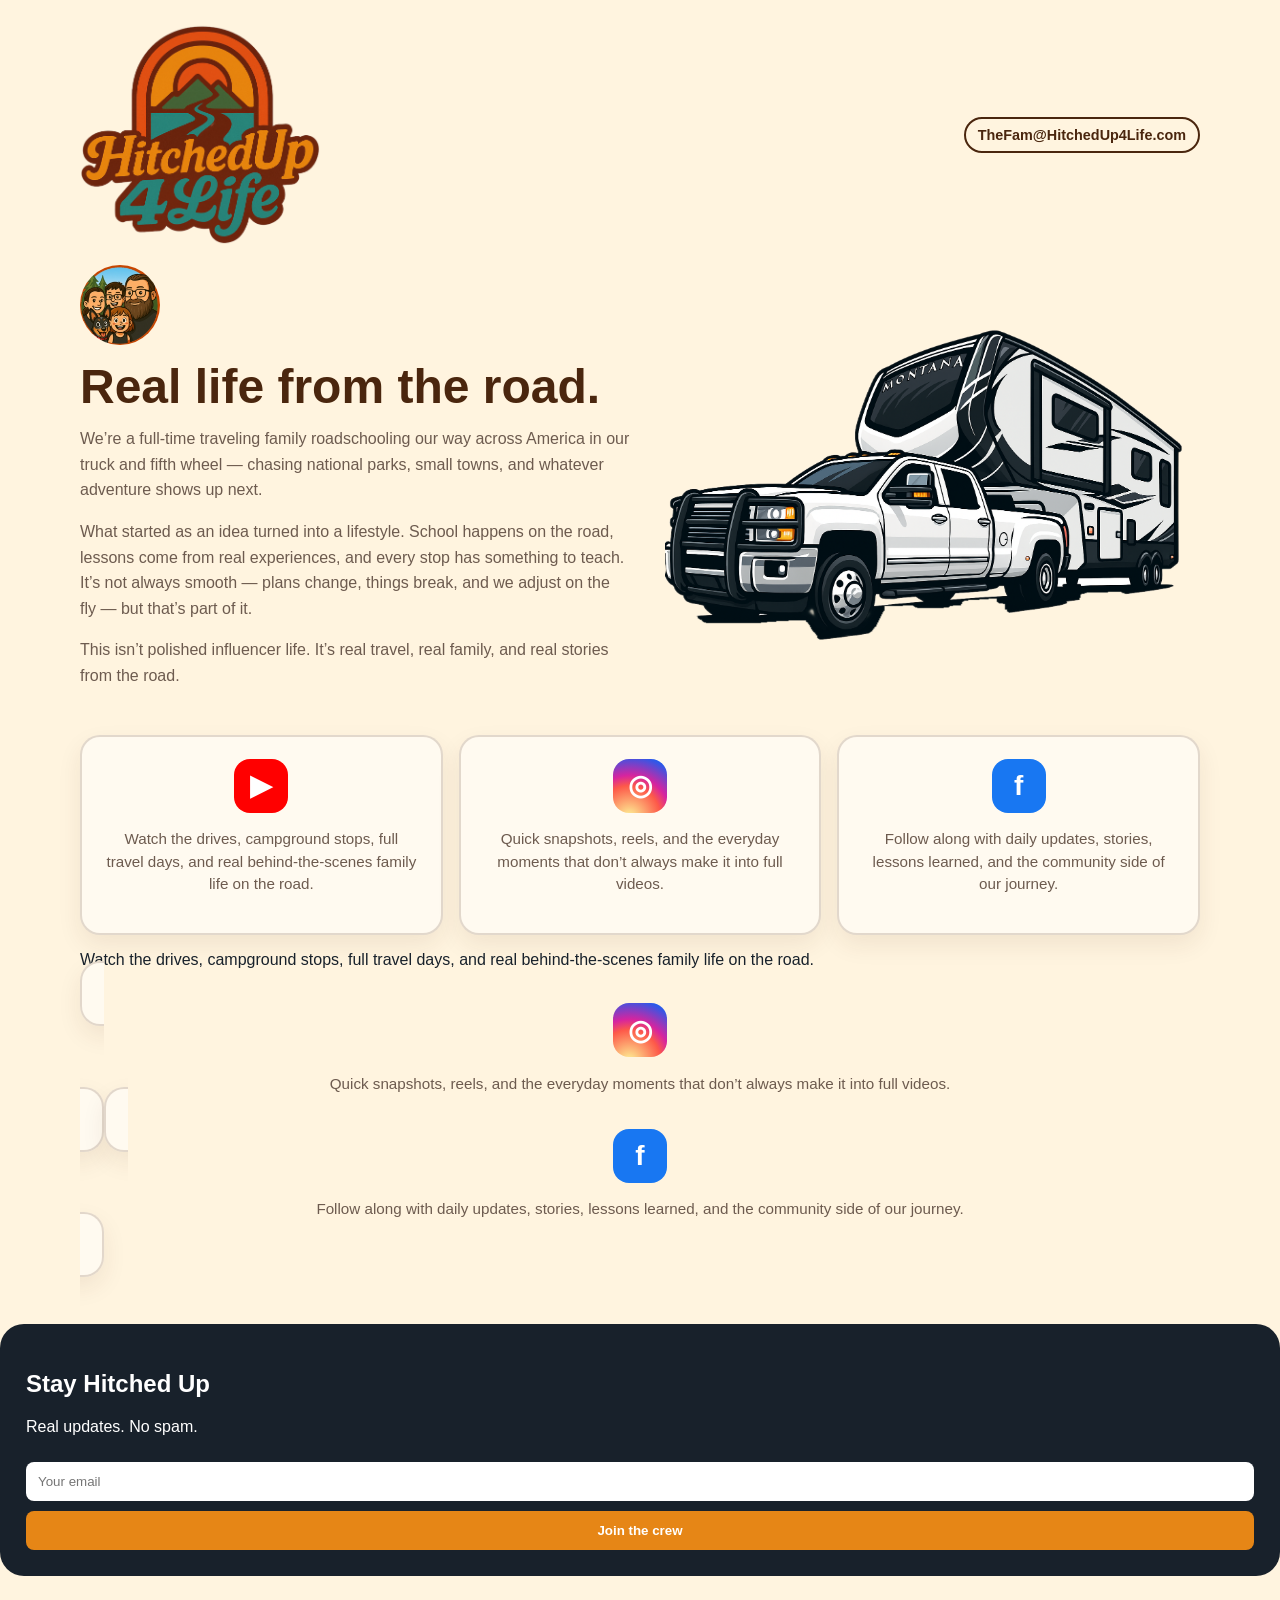
==== index.html @ 18768935 "Enhance link card styles with hover effects Added hover effects for social media link cards and upda" ====
<!DOCTYPE html>
<html lang="en">
<head>
  <meta charset="UTF-8" />
  <meta name="viewport" content="width=device-width, initial-scale=1.0" />
  <title>HitchedUp4Life</title>
  <meta name="description" content="Follow HitchedUp4Life for full-time RV travel, roadschooling, family adventures, and real life from the road." />

  <style>
    :root {
      --cream: #fff4df;
      --paper: #fffaf0;
      --orange: #e68616;
      --teal: #198f8a;
      --brown: #4a260e;
      --dark: #18212b;
      --muted: #6d5b4f;
      --line: rgba(74, 38, 14, 0.16);
      --shadow: 0 22px 60px rgba(74, 38, 14, 0.16);
    }

    * { box-sizing: border-box; }

    body {
      margin: 0;
      font-family: Arial, Helvetica, sans-serif;
      background: var(--cream);
      color: var(--dark);
    }

    a {
      text-decoration: none;
      color: inherit;
    }

    .link-card a {
      text-decoration: none;
    }

    body {
      margin: 0;
      font-family: Arial, Helvetica, sans-serif;
      background: var(--cream);
      color: var(--dark);
    }

    .wrap {
      width: min(1120px, 92%);
      margin: 0 auto;
      padding: 24px 0 40px;
    }

    .topbar {
      display: flex;
      justify-content: space-between;
      align-items: center;
      gap: 20px;
      margin-bottom: 20px;
    }

    .brand-logo { width: 240px; }

    .email-pill {
      border: 2px solid var(--brown);
      padding: 8px 12px;
      border-radius: 999px;
      font-weight: 800;
      color: var(--brown);
      font-size: 0.9rem;
    }

    .hero {
      display: grid;
      grid-template-columns: 1fr 1fr;
      gap: 20px;
      align-items: center;
    }

    .family-badge {
      width: 80px;
      border-radius: 50%;
      margin-bottom: 10px;
    }

    h1 {
      font-size: 3rem;
      margin: 0;
      color: var(--brown);
    }

    .hero p {
      color: var(--muted);
      line-height: 1.6;
      margin-top: 12px;
    }

    .rig-img {
      width: 100%;
      max-width: 520px;
      justify-self: center;
    }

    .links-section {
      margin-top: 30px;
      display: grid;
      grid-template-columns: repeat(3, 1fr);
      gap: 16px;
    }

    .link-card {
      background: var(--paper);
      border: 2px solid var(--line);
      border-radius: 20px;
      padding: 22px;
      text-align: center;
      box-shadow: 0 10px 24px rgba(74, 38, 14, 0.08);
      transition: 0.2s;
    }

    .link-card:hover {
      transform: translateY(-6px) scale(1.02);
      box-shadow: 0 22px 50px rgba(74, 38, 14, 0.18);
      border-color: rgba(74, 38, 14, 0.28);
    }

    /* subtle brand tint on hover */
    .link-card.youtube:hover { background: rgba(255,0,0,0.06); }
    .link-card.instagram:hover { background: rgba(214,36,159,0.06); }
    .link-card.facebook:hover { background: rgba(24,119,242,0.06); }

    .link-card:hover p {
      color: var(--brown);
    }

    .link-card:hover .social-icon {
      transform: scale(1.1);
      transition: 0.2s ease;
    }

    /* press/click effect */
    .link-card:active {
      transform: translateY(-2px) scale(0.98);
      box-shadow: 0 10px 20px rgba(74, 38, 14, 0.18);
    }

    .link-card:hover p {
      color: var(--brown);
    }

    .link-card:hover .social-icon {
      transform: scale(1.1);
      transition: 0.2s ease;
    }

    .social-icon {
      width: 54px;
      height: 54px;
      margin: 0 auto 12px;
      border-radius: 16px;
      display: grid;
      place-items: center;
      color: white;
      font-size: 28px;
      font-weight: bold;
    }

    .youtube-icon { background: #ff0000; }
    .instagram-icon { background: radial-gradient(circle at 30% 107%, #fdf497 0%, #fd5949 45%, #d6249f 60%, #285AEB 90%); }
    .facebook-icon { background: #1877f2; }

    .link-card p {
      color: var(--muted);
      font-size: 0.95rem;
      line-height: 1.5;
    }

    .about {
      margin-top: 35px;
      background: var(--paper);
      border: 2px solid var(--line);
      border-radius: 24px;
      padding: 26px;
      box-shadow: var(--shadow);
    }

    .about h2 {
      margin: 0 0 10px;
      color: var(--brown);
    }

    .about p {
      color: var(--muted);
      line-height: 1.7;
    }

    .newsletter {
      margin-top: 30px;
      background: var(--dark);
      color: white;
      border-radius: 24px;
      padding: 26px;
    }

    input {
      width: 100%;
      padding: 12px;
      margin-top: 10px;
      border-radius: 8px;
      border: none;
    }

    button {
      width: 100%;
      padding: 12px;
      margin-top: 10px;
      border-radius: 8px;
      border: none;
      background: var(--orange);
      color: white;
      font-weight: bold;
    }

    footer {
      text-align: center;
      margin-top: 30px;
      color: var(--muted);
    }

    @media (max-width: 800px) {
      .hero { grid-template-columns: 1fr; text-align: center; }
      .links-section { grid-template-columns: 1fr; }
    }
  </style>
</head>
<body>
  <div class="wrap">

    <div class="topbar">
      <img src="logo.png" class="brand-logo">
      <div class="email-pill">TheFam@HitchedUp4Life.com</div>
    </div>

    <div class="hero">
      <div>
        <img src="family.jpg" class="family-badge">
        <h1>Real life from the road.</h1>
        <p>
          We’re a full-time traveling family roadschooling our way across America in our truck and fifth wheel — chasing national parks, small towns, and whatever adventure shows up next.
        </p>
        <p>
          What started as an idea turned into a lifestyle. School happens on the road, lessons come from real experiences, and every stop has something to teach. It’s not always smooth — plans change, things break, and we adjust on the fly — but that’s part of it.
        </p>
        <p>
          This isn’t polished influencer life. It’s real travel, real family, and real stories from the road.
        </p>
      </div>
      <img src="rig.png" class="rig-img">
    </div>

    <div class="links-section">
      <a href="https://www.youtube.com/@HitchedUp4Life" class="link-card youtube" target="_blank">
        <div class="social-icon youtube-icon">▶</div>
        <p>Watch the drives, campground stops, full travel days, and real behind-the-scenes family life on the road.</p>
      </a>

      <a href="https://www.instagram.com/hitchedup4life/" class="link-card instagram" target="_blank">
        <div class="social-icon instagram-icon">◎</div>
        <p>Quick snapshots, reels, and the everyday moments that don’t always make it into full videos.</p>
      </a>

      <a href="https://www.facebook.com/people/HitchedUp4Life/61578180429478/" class="link-card facebook" target="_blank">
        <div class="social-icon facebook-icon">f</div>
        <p>Follow along with daily updates, stories, lessons learned, and the community side of our journey.</p>
      </a>
    </div>
        <p>Watch the drives, campground stops, full travel days, and real behind-the-scenes family life on the road.</p>
      </a>

      <a href="https://www.instagram.com/hitchedup4life/" class="link-card" target="_blank">
        <div class="social-icon instagram-icon">◎</div>
        <p>Quick snapshots, reels, and the everyday moments that don’t always make it into full videos.</p>
      </a>

      <a href="https://www.facebook.com/people/HitchedUp4Life/61578180429478/" class="link-card" target="_blank">
        <div class="social-icon facebook-icon">f</div>
        <p>Follow along with daily updates, stories, lessons learned, and the community side of our journey.</p>
      </a>
    </div>

        <div class="newsletter">
      <h2>Stay Hitched Up</h2>
      <p>Real updates. No spam.</p>
      <input placeholder="Your email">
      <button>Join the crew</button>
    </div>

    <footer>
      © HitchedUp4Life
    </footer>

  </div>
</body>
</html>
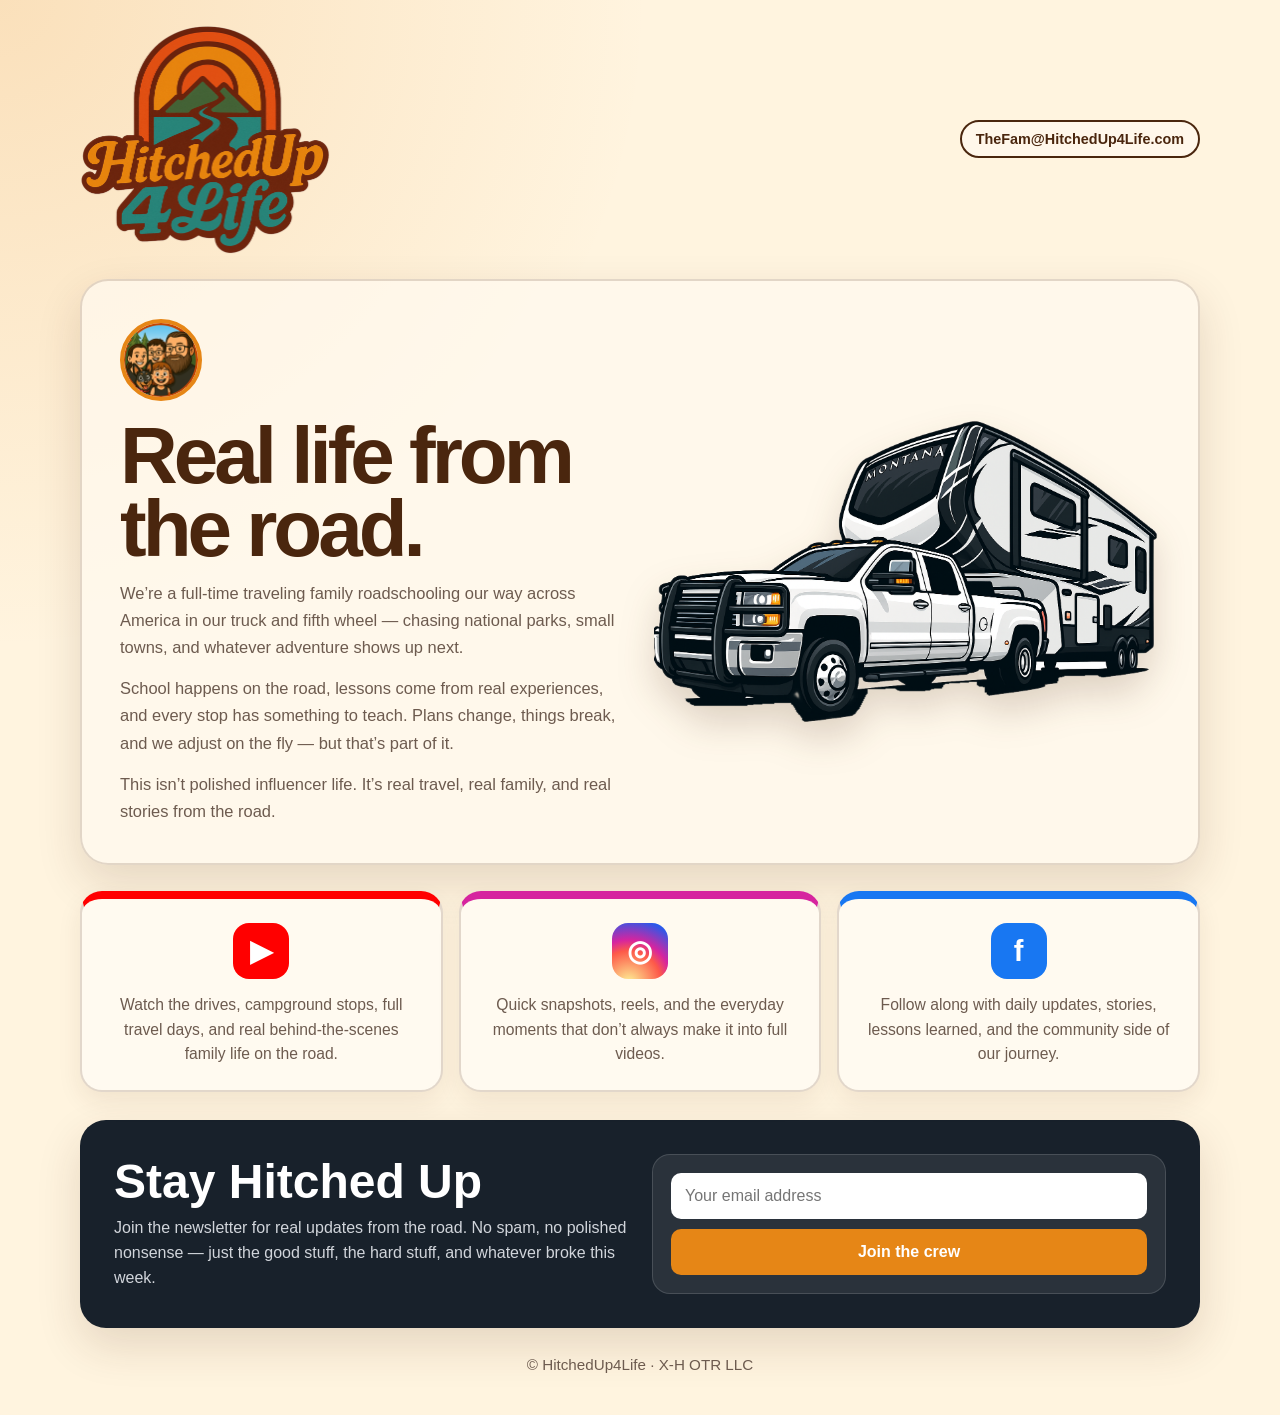
==== commit 717cc792: "Update index.html" ====
--- a/index.html
+++ b/index.html
@@ -16,7 +16,7 @@
       --dark: #18212b;
       --muted: #6d5b4f;
       --line: rgba(74, 38, 14, 0.16);
-      --shadow: 0 22px 60px rgba(74, 38, 14, 0.16);
+      --shadow: 0 18px 45px rgba(74, 38, 14, 0.14);
     }
 
     * { box-sizing: border-box; }
@@ -24,84 +24,82 @@
     body {
       margin: 0;
       font-family: Arial, Helvetica, sans-serif;
-      background: var(--cream);
+      background: radial-gradient(circle at top left, rgba(230, 134, 22, 0.18), transparent 34%), var(--cream);
       color: var(--dark);
     }
 
-    a {
-      text-decoration: none;
-      color: inherit;
-    }
-
-    .link-card a {
-      text-decoration: none;
-    }
-
-    body {
-      margin: 0;
-      font-family: Arial, Helvetica, sans-serif;
-      background: var(--cream);
-      color: var(--dark);
-    }
+    a { color: inherit; text-decoration: none; }
 
     .wrap {
       width: min(1120px, 92%);
       margin: 0 auto;
-      padding: 24px 0 40px;
+      padding: 24px 0 42px;
     }
 
     .topbar {
       display: flex;
       justify-content: space-between;
       align-items: center;
-      gap: 20px;
-      margin-bottom: 20px;
-    }
-
-    .brand-logo { width: 240px; }
+      gap: 18px;
+      margin-bottom: 24px;
+    }
+
+    .brand-logo { width: min(250px, 60vw); }
 
     .email-pill {
       border: 2px solid var(--brown);
-      padding: 8px 12px;
+      padding: 9px 14px;
       border-radius: 999px;
       font-weight: 800;
       color: var(--brown);
       font-size: 0.9rem;
+      background: rgba(255,250,240,0.7);
+      white-space: nowrap;
     }
 
     .hero {
       display: grid;
       grid-template-columns: 1fr 1fr;
-      gap: 20px;
+      gap: 28px;
       align-items: center;
+      background: rgba(255,250,240,0.72);
+      border: 2px solid var(--line);
+      border-radius: 28px;
+      padding: clamp(22px, 4vw, 38px);
+      box-shadow: var(--shadow);
     }
 
     .family-badge {
-      width: 80px;
+      width: 82px;
       border-radius: 50%;
-      margin-bottom: 10px;
+      margin-bottom: 14px;
+      border: 4px solid var(--orange);
     }
 
     h1 {
-      font-size: 3rem;
+      font-size: clamp(2.8rem, 7vw, 5rem);
+      line-height: 0.92;
       margin: 0;
       color: var(--brown);
+      letter-spacing: -0.05em;
     }
 
     .hero p {
       color: var(--muted);
-      line-height: 1.6;
-      margin-top: 12px;
+      line-height: 1.65;
+      font-size: 1.03rem;
+      margin: 14px 0 0;
     }
 
     .rig-img {
       width: 100%;
-      max-width: 520px;
+      max-width: 560px;
       justify-self: center;
+      filter: drop-shadow(0 18px 18px rgba(74,38,14,0.18));
     }
 
     .links-section {
-      margin-top: 30px;
+      margin-top: 26px;
       display: grid;
       grid-template-columns: repeat(3, 1fr);
       gap: 16px;
@@ -110,194 +108,162 @@
     .link-card {
       background: var(--paper);
       border: 2px solid var(--line);
-      border-radius: 20px;
-      padding: 22px;
+      border-radius: 22px;
+      padding: 24px;
       text-align: center;
       box-shadow: 0 10px 24px rgba(74, 38, 14, 0.08);
-      transition: 0.2s;
+      transition: transform 0.2s ease, box-shadow 0.2s ease;
     }
 
     .link-card:hover {
-      transform: translateY(-6px) scale(1.02);
-      box-shadow: 0 22px 50px rgba(74, 38, 14, 0.18);
-      border-color: rgba(74, 38, 14, 0.28);
-    }
-
-    /* subtle brand tint on hover */
-    .link-card.youtube:hover { background: rgba(255,0,0,0.06); }
-    .link-card.instagram:hover { background: rgba(214,36,159,0.06); }
-    .link-card.facebook:hover { background: rgba(24,119,242,0.06); }
-
-    .link-card:hover p {
-      color: var(--brown);
-    }
-
-    .link-card:hover .social-icon {
-      transform: scale(1.1);
-      transition: 0.2s ease;
-    }
-
-    /* press/click effect */
-    .link-card:active {
-      transform: translateY(-2px) scale(0.98);
-      box-shadow: 0 10px 20px rgba(74, 38, 14, 0.18);
-    }
-
-    .link-card:hover p {
-      color: var(--brown);
-    }
-
-    .link-card:hover .social-icon {
-      transform: scale(1.1);
-      transition: 0.2s ease;
-    }
+      transform: translateY(-5px);
+      box-shadow: 0 20px 42px rgba(74, 38, 14, 0.16);
+    }
+
+    .youtube { border-top: 8px solid #ff0000; }
+    .instagram { border-top: 8px solid #d6249f; }
+    .facebook { border-top: 8px solid #1877f2; }
 
     .social-icon {
-      width: 54px;
-      height: 54px;
-      margin: 0 auto 12px;
+      width: 56px;
+      height: 56px;
+      margin: 0 auto 14px;
       border-radius: 16px;
       display: grid;
       place-items: center;
       color: white;
-      font-size: 28px;
-      font-weight: bold;
+      font-size: 29px;
+      font-weight: 900;
+      line-height: 1;
     }
 
     .youtube-icon { background: #ff0000; }
     .instagram-icon { background: radial-gradient(circle at 30% 107%, #fdf497 0%, #fd5949 45%, #d6249f 60%, #285AEB 90%); }
-    .facebook-icon { background: #1877f2; }
+    .facebook-icon { background: #1877f2; font-family: Arial, Helvetica, sans-serif; }
 
     .link-card p {
       color: var(--muted);
-      font-size: 0.95rem;
-      line-height: 1.5;
-    }
-
-    .about {
-      margin-top: 35px;
-      background: var(--paper);
-      border: 2px solid var(--line);
-      border-radius: 24px;
-      padding: 26px;
-      box-shadow: var(--shadow);
-    }
-
-    .about h2 {
-      margin: 0 0 10px;
-      color: var(--brown);
-    }
-
-    .about p {
-      color: var(--muted);
-      line-height: 1.7;
+      font-size: 0.98rem;
+      line-height: 1.55;
+      margin: 0;
     }
 
     .newsletter {
-      margin-top: 30px;
+      margin-top: 28px;
       background: var(--dark);
       color: white;
-      border-radius: 24px;
-      padding: 26px;
+      border-radius: 26px;
+      padding: clamp(24px, 4vw, 34px);
+      display: grid;
+      grid-template-columns: 1fr 1fr;
+      gap: 24px;
+      align-items: center;
+      box-shadow: var(--shadow);
+    }
+
+    .newsletter h2 {
+      margin: 0 0 10px;
+      font-size: clamp(2rem, 5vw, 3rem);
+      line-height: 1;
+    }
+
+    .newsletter p {
+      color: #d1d5db;
+      margin: 0;
+      line-height: 1.55;
+    }
+
+    .form-box {
+      background: rgba(255,255,255,0.08);
+      border: 1px solid rgba(255,255,255,0.14);
+      border-radius: 18px;
+      padding: 18px;
     }
 
     input {
       width: 100%;
-      padding: 12px;
-      margin-top: 10px;
-      border-radius: 8px;
+      padding: 14px;
+      border-radius: 10px;
       border: none;
+      margin-bottom: 10px;
+      font-size: 1rem;
     }
 
     button {
       width: 100%;
-      padding: 12px;
-      margin-top: 10px;
-      border-radius: 8px;
+      padding: 14px;
+      border-radius: 10px;
       border: none;
       background: var(--orange);
       color: white;
-      font-weight: bold;
+      font-weight: 900;
+      font-size: 1rem;
+      cursor: pointer;
     }
 
     footer {
       text-align: center;
-      margin-top: 30px;
+      margin-top: 28px;
       color: var(--muted);
-    }
-
-    @media (max-width: 800px) {
-      .hero { grid-template-columns: 1fr; text-align: center; }
+      font-size: 0.95rem;
+    }
+
+    @media (max-width: 820px) {
+      .topbar, .hero, .newsletter { grid-template-columns: 1fr; text-align: center; }
+      .topbar { flex-direction: column; }
       .links-section { grid-template-columns: 1fr; }
+      .hero p { max-width: 650px; margin-left: auto; margin-right: auto; }
     }
   </style>
 </head>
 <body>
-  <div class="wrap">
-
-    <div class="topbar">
-      <img src="logo.png" class="brand-logo">
-      <div class="email-pill">TheFam@HitchedUp4Life.com</div>
-    </div>
-
-    <div class="hero">
+  <main class="wrap">
+    <header class="topbar">
+      <img src="logo.png" class="brand-logo" alt="HitchedUp4Life logo">
+      <a class="email-pill" href="mailto:TheFam@HitchedUp4Life.com">TheFam@HitchedUp4Life.com</a>
+    </header>
+
+    <section class="hero">
       <div>
-        <img src="family.jpg" class="family-badge">
+        <img src="family.jpg" class="family-badge" alt="The HitchedUp4Life family">
         <h1>Real life from the road.</h1>
-        <p>
-          We’re a full-time traveling family roadschooling our way across America in our truck and fifth wheel — chasing national parks, small towns, and whatever adventure shows up next.
-        </p>
-        <p>
-          What started as an idea turned into a lifestyle. School happens on the road, lessons come from real experiences, and every stop has something to teach. It’s not always smooth — plans change, things break, and we adjust on the fly — but that’s part of it.
-        </p>
-        <p>
-          This isn’t polished influencer life. It’s real travel, real family, and real stories from the road.
-        </p>
+        <p>We’re a full-time traveling family roadschooling our way across America in our truck and fifth wheel — chasing national parks, small towns, and whatever adventure shows up next.</p>
+        <p>School happens on the road, lessons come from real experiences, and every stop has something to teach. Plans change, things break, and we adjust on the fly — but that’s part of it.</p>
+        <p>This isn’t polished influencer life. It’s real travel, real family, and real stories from the road.</p>
       </div>
-      <img src="rig.png" class="rig-img">
-    </div>
-
-    <div class="links-section">
-      <a href="https://www.youtube.com/@HitchedUp4Life" class="link-card youtube" target="_blank">
+      <img src="rig.png" class="rig-img" alt="HitchedUp4Life truck and fifth wheel">
+    </section>
+
+    <section class="links-section" aria-label="Follow HitchedUp4Life">
+      <a href="https://www.youtube.com/@HitchedUp4Life" class="link-card youtube" target="_blank" rel="noopener">
         <div class="social-icon youtube-icon">▶</div>
         <p>Watch the drives, campground stops, full travel days, and real behind-the-scenes family life on the road.</p>
       </a>
 
-      <a href="https://www.instagram.com/hitchedup4life/" class="link-card instagram" target="_blank">
+      <a href="https://www.instagram.com/hitchedup4life/" class="link-card instagram" target="_blank" rel="noopener">
         <div class="social-icon instagram-icon">◎</div>
         <p>Quick snapshots, reels, and the everyday moments that don’t always make it into full videos.</p>
       </a>
 
-      <a href="https://www.facebook.com/people/HitchedUp4Life/61578180429478/" class="link-card facebook" target="_blank">
+      <a href="https://www.facebook.com/people/HitchedUp4Life/61578180429478/" class="link-card facebook" target="_blank" rel="noopener">
         <div class="social-icon facebook-icon">f</div>
         <p>Follow along with daily updates, stories, lessons learned, and the community side of our journey.</p>
       </a>
-    </div>
-        <p>Watch the drives, campground stops, full travel days, and real behind-the-scenes family life on the road.</p>
-      </a>
-
-      <a href="https://www.instagram.com/hitchedup4life/" class="link-card" target="_blank">
-        <div class="social-icon instagram-icon">◎</div>
-        <p>Quick snapshots, reels, and the everyday moments that don’t always make it into full videos.</p>
-      </a>
-
-      <a href="https://www.facebook.com/people/HitchedUp4Life/61578180429478/" class="link-card" target="_blank">
-        <div class="social-icon facebook-icon">f</div>
-        <p>Follow along with daily updates, stories, lessons learned, and the community side of our journey.</p>
-      </a>
-    </div>
-
-        <div class="newsletter">
-      <h2>Stay Hitched Up</h2>
-      <p>Real updates. No spam.</p>
-      <input placeholder="Your email">
-      <button>Join the crew</button>
-    </div>
-
-    <footer>
-      © HitchedUp4Life
-    </footer>
-
-  </div>
+    </section>
+
+    <section class="newsletter" id="newsletter">
+      <div>
+        <h2>Stay Hitched Up</h2>
+        <p>Join the newsletter for real updates from the road. No spam, no polished nonsense — just the good stuff, the hard stuff, and whatever broke this week.</p>
+      </div>
+      <div class="form-box">
+        <!-- Replace this placeholder with your MailerLite embedded form code later. -->
+        <input type="email" placeholder="Your email address">
+        <button>Join the crew</button>
+      </div>
+    </section>
+
+    <footer>© HitchedUp4Life · X-H OTR LLC</footer>
+  </main>
 </body>
 </html>
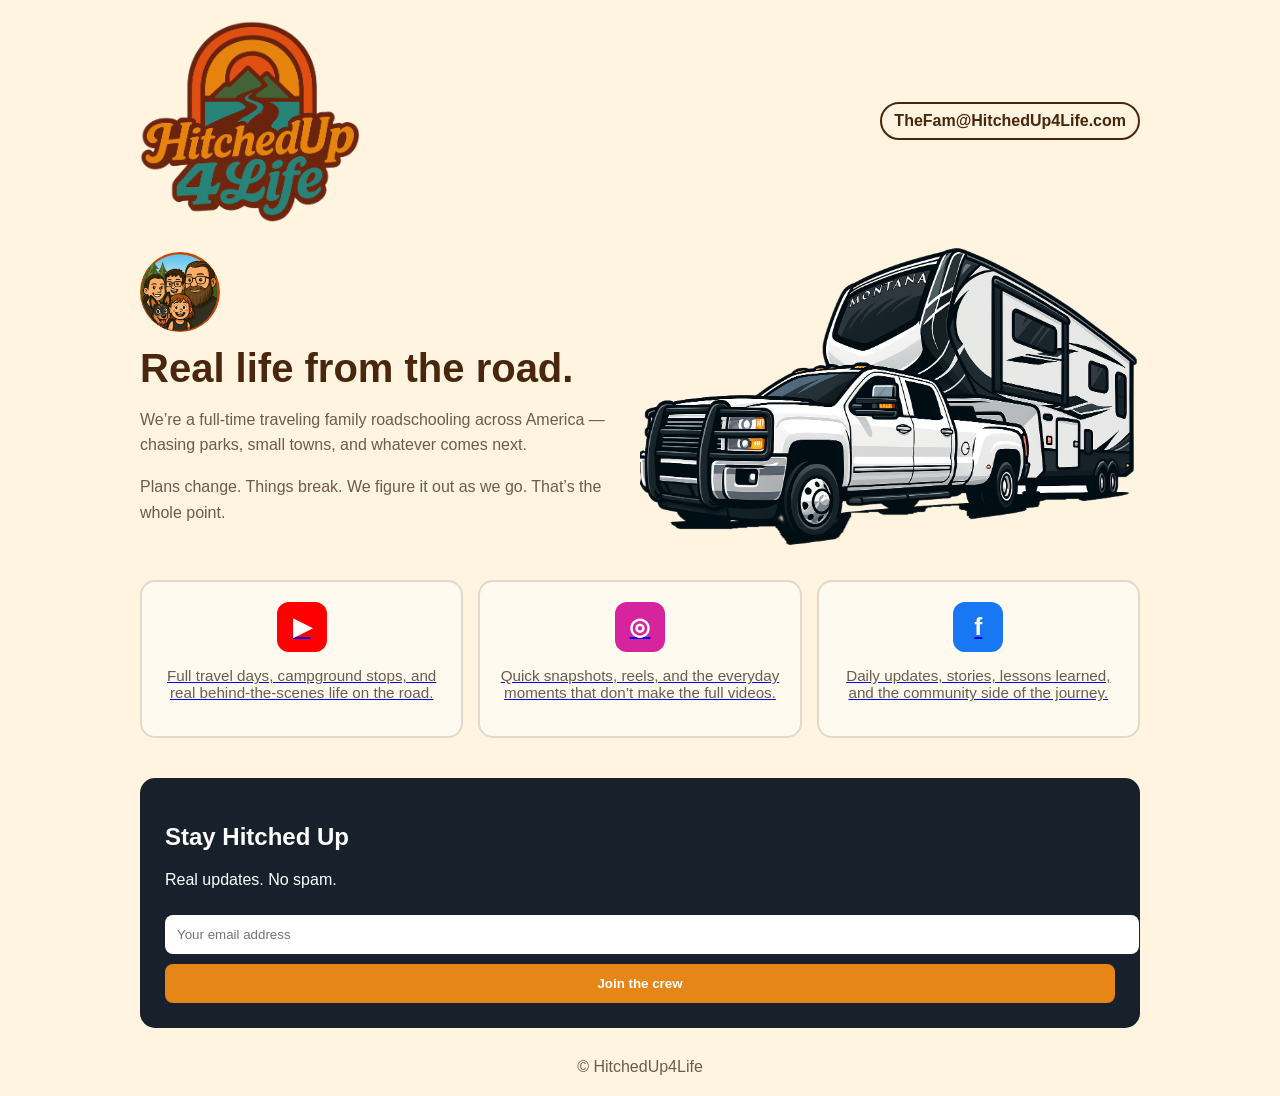
==== commit 7fc2df19: "Update index.html" ====
--- a/index.html
+++ b/index.html
@@ -2,268 +2,213 @@
 <html lang="en">
 <head>
   <meta charset="UTF-8" />
-  <meta name="viewport" content="width=device-width, initial-scale=1.0" />
+  <meta name="viewport" content="width=device-width, initial-scale=1.0"/>
   <title>HitchedUp4Life</title>
-  <meta name="description" content="Follow HitchedUp4Life for full-time RV travel, roadschooling, family adventures, and real life from the road." />
 
   <style>
     :root {
       --cream: #fff4df;
       --paper: #fffaf0;
       --orange: #e68616;
-      --teal: #198f8a;
       --brown: #4a260e;
       --dark: #18212b;
       --muted: #6d5b4f;
       --line: rgba(74, 38, 14, 0.16);
-      --shadow: 0 18px 45px rgba(74, 38, 14, 0.14);
-    }
-
-    * { box-sizing: border-box; }
+    }
 
     body {
       margin: 0;
-      font-family: Arial, Helvetica, sans-serif;
-      background: radial-gradient(circle at top left, rgba(230, 134, 22, 0.18), transparent 34%), var(--cream);
+      font-family: Arial, sans-serif;
+      background: var(--cream);
       color: var(--dark);
     }
 
-    a { color: inherit; text-decoration: none; }
-
     .wrap {
-      width: min(1120px, 92%);
-      margin: 0 auto;
-      padding: 24px 0 42px;
+      max-width: 1000px;
+      margin: auto;
+      padding: 20px;
     }
 
     .topbar {
       display: flex;
       justify-content: space-between;
       align-items: center;
-      gap: 18px;
-      margin-bottom: 24px;
-    }
-
-    .brand-logo { width: min(250px, 60vw); }
+    }
+
+    .brand-logo {
+      width: 220px;
+    }
 
     .email-pill {
       border: 2px solid var(--brown);
-      padding: 9px 14px;
+      padding: 8px 12px;
       border-radius: 999px;
-      font-weight: 800;
+      font-weight: bold;
       color: var(--brown);
-      font-size: 0.9rem;
-      background: rgba(255,250,240,0.7);
-      white-space: nowrap;
     }
 
     .hero {
-      display: grid;
-      grid-template-columns: 1fr 1fr;
-      gap: 28px;
+      display: flex;
+      flex-wrap: wrap;
       align-items: center;
-      background: rgba(255,250,240,0.72);
-      border: 2px solid var(--line);
-      border-radius: 28px;
-      padding: clamp(22px, 4vw, 38px);
-      box-shadow: var(--shadow);
+      margin-top: 20px;
+      gap: 20px;
+    }
+
+    .hero-copy {
+      flex: 1;
     }
 
     .family-badge {
-      width: 82px;
+      width: 80px;
       border-radius: 50%;
-      margin-bottom: 14px;
-      border: 4px solid var(--orange);
+      margin-bottom: 10px;
     }
 
     h1 {
-      font-size: clamp(2.8rem, 7vw, 5rem);
-      line-height: 0.92;
+      font-size: 2.5rem;
       margin: 0;
       color: var(--brown);
-      letter-spacing: -0.05em;
-    }
-
-    .hero p {
+    }
+
+    .hero-copy p {
       color: var(--muted);
-      line-height: 1.65;
-      font-size: 1.03rem;
-      margin: 14px 0 0;
+      line-height: 1.6;
     }
 
     .rig-img {
+      flex: 1;
+      max-width: 500px;
       width: 100%;
-      max-width: 560px;
-      justify-self: center;
-      filter: drop-shadow(0 18px 18px rgba(74,38,14,0.18));
     }
 
     .links-section {
-      margin-top: 26px;
-      display: grid;
-      grid-template-columns: repeat(3, 1fr);
-      gap: 16px;
+      display: flex;
+      gap: 15px;
+      margin-top: 30px;
+      flex-wrap: wrap;
     }
 
     .link-card {
+      flex: 1;
+      min-width: 220px;
       background: var(--paper);
       border: 2px solid var(--line);
-      border-radius: 22px;
-      padding: 24px;
+      border-radius: 15px;
+      padding: 20px;
       text-align: center;
-      box-shadow: 0 10px 24px rgba(74, 38, 14, 0.08);
-      transition: transform 0.2s ease, box-shadow 0.2s ease;
-    }
-
-    .link-card:hover {
-      transform: translateY(-5px);
-      box-shadow: 0 20px 42px rgba(74, 38, 14, 0.16);
-    }
-
-    .youtube { border-top: 8px solid #ff0000; }
-    .instagram { border-top: 8px solid #d6249f; }
-    .facebook { border-top: 8px solid #1877f2; }
+    }
 
     .social-icon {
-      width: 56px;
-      height: 56px;
-      margin: 0 auto 14px;
-      border-radius: 16px;
+      width: 50px;
+      height: 50px;
+      margin: 0 auto 12px;
+      border-radius: 12px;
       display: grid;
       place-items: center;
       color: white;
-      font-size: 29px;
-      font-weight: 900;
-      line-height: 1;
-    }
-
-    .youtube-icon { background: #ff0000; }
-    .instagram-icon { background: radial-gradient(circle at 30% 107%, #fdf497 0%, #fd5949 45%, #d6249f 60%, #285AEB 90%); }
-    .facebook-icon { background: #1877f2; font-family: Arial, Helvetica, sans-serif; }
+      font-size: 24px;
+      font-weight: bold;
+    }
+
+    .youtube { background: #ff0000; }
+    .instagram { background: #d6249f; }
+    .facebook { background: #1877f2; }
 
     .link-card p {
       color: var(--muted);
-      font-size: 0.98rem;
-      line-height: 1.55;
-      margin: 0;
+      font-size: 0.95rem;
     }
 
     .newsletter {
-      margin-top: 28px;
+      margin-top: 40px;
       background: var(--dark);
       color: white;
-      border-radius: 26px;
-      padding: clamp(24px, 4vw, 34px);
-      display: grid;
-      grid-template-columns: 1fr 1fr;
-      gap: 24px;
-      align-items: center;
-      box-shadow: var(--shadow);
-    }
-
-    .newsletter h2 {
-      margin: 0 0 10px;
-      font-size: clamp(2rem, 5vw, 3rem);
-      line-height: 1;
-    }
-
-    .newsletter p {
-      color: #d1d5db;
-      margin: 0;
-      line-height: 1.55;
-    }
-
-    .form-box {
-      background: rgba(255,255,255,0.08);
-      border: 1px solid rgba(255,255,255,0.14);
-      border-radius: 18px;
-      padding: 18px;
+      padding: 25px;
+      border-radius: 15px;
     }
 
     input {
       width: 100%;
-      padding: 14px;
-      border-radius: 10px;
+      padding: 12px;
+      margin-top: 10px;
+      border-radius: 8px;
       border: none;
-      margin-bottom: 10px;
-      font-size: 1rem;
     }
 
     button {
       width: 100%;
-      padding: 14px;
-      border-radius: 10px;
+      padding: 12px;
+      margin-top: 10px;
+      border-radius: 8px;
       border: none;
       background: var(--orange);
       color: white;
-      font-weight: 900;
-      font-size: 1rem;
+      font-weight: bold;
       cursor: pointer;
     }
 
     footer {
       text-align: center;
-      margin-top: 28px;
+      margin-top: 30px;
       color: var(--muted);
-      font-size: 0.95rem;
-    }
-
-    @media (max-width: 820px) {
-      .topbar, .hero, .newsletter { grid-template-columns: 1fr; text-align: center; }
-      .topbar { flex-direction: column; }
-      .links-section { grid-template-columns: 1fr; }
-      .hero p { max-width: 650px; margin-left: auto; margin-right: auto; }
     }
   </style>
 </head>
+
 <body>
-  <main class="wrap">
-    <header class="topbar">
-      <img src="logo.png" class="brand-logo" alt="HitchedUp4Life logo">
-      <a class="email-pill" href="mailto:TheFam@HitchedUp4Life.com">TheFam@HitchedUp4Life.com</a>
-    </header>
-
-    <section class="hero">
-      <div>
-        <img src="family.jpg" class="family-badge" alt="The HitchedUp4Life family">
+  <div class="wrap">
+
+    <div class="topbar">
+      <img src="logo.png" class="brand-logo">
+      <div class="email-pill">TheFam@HitchedUp4Life.com</div>
+    </div>
+
+    <div class="hero">
+      <div class="hero-copy">
+        <img src="family.jpg" class="family-badge">
         <h1>Real life from the road.</h1>
-        <p>We’re a full-time traveling family roadschooling our way across America in our truck and fifth wheel — chasing national parks, small towns, and whatever adventure shows up next.</p>
-        <p>School happens on the road, lessons come from real experiences, and every stop has something to teach. Plans change, things break, and we adjust on the fly — but that’s part of it.</p>
-        <p>This isn’t polished influencer life. It’s real travel, real family, and real stories from the road.</p>
+        <p>We’re a full-time traveling family roadschooling across America — chasing parks, small towns, and whatever comes next.</p>
+        <p>Plans change. Things break. We figure it out as we go. That’s the whole point.</p>
       </div>
-      <img src="rig.png" class="rig-img" alt="HitchedUp4Life truck and fifth wheel">
-    </section>
-
-    <section class="links-section" aria-label="Follow HitchedUp4Life">
-      <a href="https://www.youtube.com/@HitchedUp4Life" class="link-card youtube" target="_blank" rel="noopener">
-        <div class="social-icon youtube-icon">▶</div>
-        <p>Watch the drives, campground stops, full travel days, and real behind-the-scenes family life on the road.</p>
+
+      <img src="rig.png" class="rig-img">
+    </div>
+
+    <div class="links-section">
+
+      <a href="https://www.youtube.com/@HitchedUp4Life" class="link-card" target="_blank">
+        <div class="social-icon youtube">▶</div>
+        <p>Full travel days, campground stops, and real behind-the-scenes life on the road.</p>
       </a>
 
-      <a href="https://www.instagram.com/hitchedup4life/" class="link-card instagram" target="_blank" rel="noopener">
-        <div class="social-icon instagram-icon">◎</div>
-        <p>Quick snapshots, reels, and the everyday moments that don’t always make it into full videos.</p>
+      <a href="https://www.instagram.com/hitchedup4life/" class="link-card" target="_blank">
+        <div class="social-icon instagram">◎</div>
+        <p>Quick snapshots, reels, and the everyday moments that don’t make the full videos.</p>
       </a>
 
-      <a href="https://www.facebook.com/people/HitchedUp4Life/61578180429478/" class="link-card facebook" target="_blank" rel="noopener">
-        <div class="social-icon facebook-icon">f</div>
-        <p>Follow along with daily updates, stories, lessons learned, and the community side of our journey.</p>
+      <a href="https://www.facebook.com/people/HitchedUp4Life/61578180429478/" class="link-card" target="_blank">
+        <div class="social-icon facebook">f</div>
+        <p>Daily updates, stories, lessons learned, and the community side of the journey.</p>
       </a>
-    </section>
-
-    <section class="newsletter" id="newsletter">
-      <div>
-        <h2>Stay Hitched Up</h2>
-        <p>Join the newsletter for real updates from the road. No spam, no polished nonsense — just the good stuff, the hard stuff, and whatever broke this week.</p>
-      </div>
-      <div class="form-box">
-        <!-- Replace this placeholder with your MailerLite embedded form code later. -->
-        <input type="email" placeholder="Your email address">
-        <button>Join the crew</button>
-      </div>
-    </section>
-
-    <footer>© HitchedUp4Life · X-H OTR LLC</footer>
-  </main>
+
+    </div>
+
+    <div class="newsletter">
+      <h2>Stay Hitched Up</h2>
+      <p>Real updates. No spam.</p>
+
+      <form action="https://formspree.io/f/xpqbwrnk" method="POST">
+        <input type="email" name="email" placeholder="Your email address" required>
+        <input type="hidden" name="_subject" value="New HitchedUp4Life signup">
+        <button type="submit">Join the crew</button>
+      </form>
+    </div>
+
+    <footer>
+      © HitchedUp4Life
+    </footer>
+
+  </div>
 </body>
 </html>
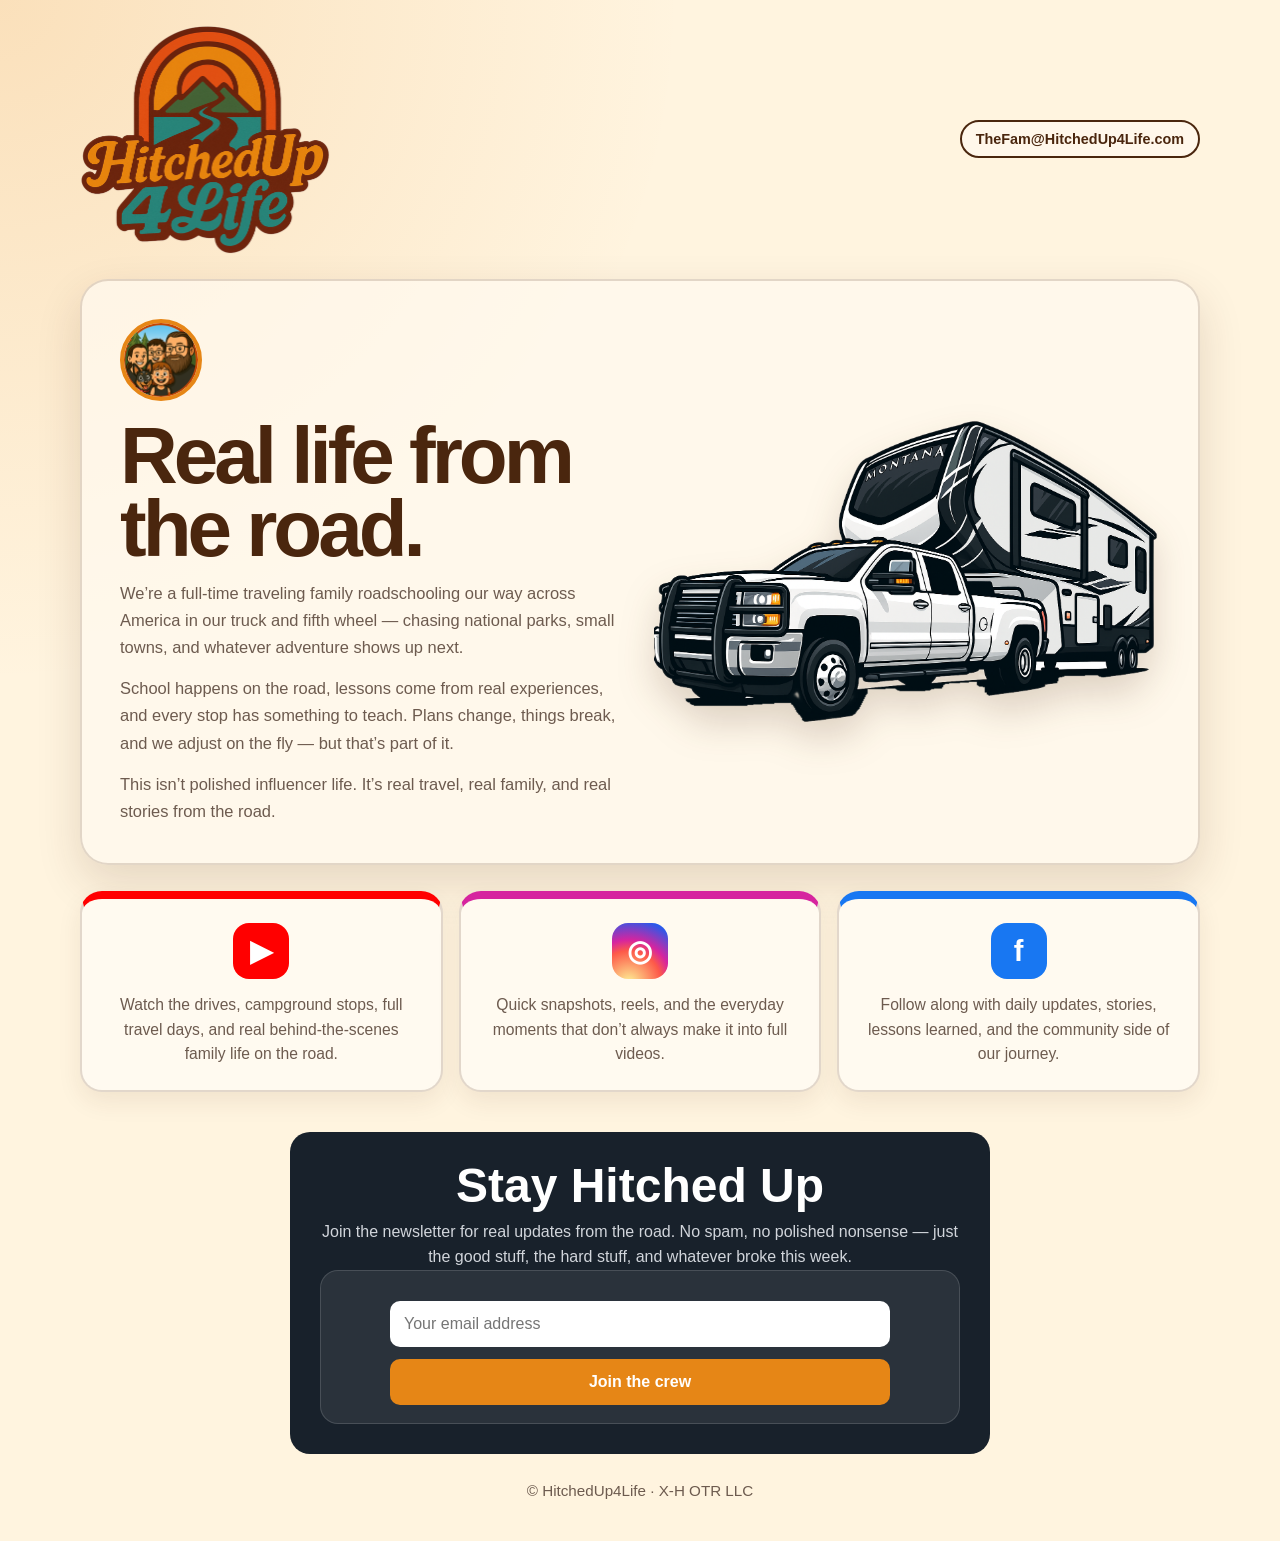
==== commit fe4bd283: "Refactor index.html for improved layout and styling Updated the layout and styling of the index.html" ====
--- a/index.html
+++ b/index.html
@@ -2,213 +2,275 @@
 <html lang="en">
 <head>
   <meta charset="UTF-8" />
-  <meta name="viewport" content="width=device-width, initial-scale=1.0"/>
+  <meta name="viewport" content="width=device-width, initial-scale=1.0" />
   <title>HitchedUp4Life</title>
+  <meta name="description" content="Follow HitchedUp4Life for full-time RV travel, roadschooling, family adventures, and real life from the road." />
 
   <style>
     :root {
       --cream: #fff4df;
       --paper: #fffaf0;
       --orange: #e68616;
+      --teal: #198f8a;
       --brown: #4a260e;
       --dark: #18212b;
       --muted: #6d5b4f;
       --line: rgba(74, 38, 14, 0.16);
-    }
+      --shadow: 0 18px 45px rgba(74, 38, 14, 0.14);
+    }
+
+    * { box-sizing: border-box; }
 
     body {
       margin: 0;
-      font-family: Arial, sans-serif;
-      background: var(--cream);
+      font-family: Arial, Helvetica, sans-serif;
+      background: radial-gradient(circle at top left, rgba(230, 134, 22, 0.18), transparent 34%), var(--cream);
       color: var(--dark);
     }
 
+    a { color: inherit; text-decoration: none; }
+
     .wrap {
-      max-width: 1000px;
-      margin: auto;
-      padding: 20px;
+      width: min(1120px, 92%);
+      margin: 0 auto;
+      padding: 24px 0 42px;
     }
 
     .topbar {
       display: flex;
       justify-content: space-between;
       align-items: center;
-    }
-
-    .brand-logo {
-      width: 220px;
-    }
+      gap: 18px;
+      margin-bottom: 24px;
+    }
+
+    .brand-logo { width: min(250px, 60vw); }
 
     .email-pill {
       border: 2px solid var(--brown);
-      padding: 8px 12px;
+      padding: 9px 14px;
       border-radius: 999px;
-      font-weight: bold;
+      font-weight: 800;
       color: var(--brown);
+      font-size: 0.9rem;
+      background: rgba(255,250,240,0.7);
+      white-space: nowrap;
     }
 
     .hero {
-      display: flex;
-      flex-wrap: wrap;
+      display: grid;
+      grid-template-columns: 1fr 1fr;
+      gap: 28px;
       align-items: center;
-      margin-top: 20px;
-      gap: 20px;
-    }
-
-    .hero-copy {
-      flex: 1;
+      background: rgba(255,250,240,0.72);
+      border: 2px solid var(--line);
+      border-radius: 28px;
+      padding: clamp(22px, 4vw, 38px);
+      box-shadow: var(--shadow);
     }
 
     .family-badge {
-      width: 80px;
+      width: 82px;
       border-radius: 50%;
-      margin-bottom: 10px;
+      margin-bottom: 14px;
+      border: 4px solid var(--orange);
     }
 
     h1 {
-      font-size: 2.5rem;
+      font-size: clamp(2.8rem, 7vw, 5rem);
+      line-height: 0.92;
       margin: 0;
       color: var(--brown);
-    }
-
-    .hero-copy p {
+      letter-spacing: -0.05em;
+    }
+
+    .hero p {
       color: var(--muted);
-      line-height: 1.6;
+      line-height: 1.65;
+      font-size: 1.03rem;
+      margin: 14px 0 0;
     }
 
     .rig-img {
-      flex: 1;
-      max-width: 500px;
       width: 100%;
+      max-width: 560px;
+      justify-self: center;
+      filter: drop-shadow(0 18px 18px rgba(74,38,14,0.18));
     }
 
     .links-section {
-      display: flex;
-      gap: 15px;
-      margin-top: 30px;
-      flex-wrap: wrap;
+      margin-top: 26px;
+      display: grid;
+      grid-template-columns: repeat(3, 1fr);
+      gap: 16px;
     }
 
     .link-card {
-      flex: 1;
-      min-width: 220px;
       background: var(--paper);
       border: 2px solid var(--line);
-      border-radius: 15px;
-      padding: 20px;
+      border-radius: 22px;
+      padding: 24px;
       text-align: center;
-    }
+      box-shadow: 0 10px 24px rgba(74, 38, 14, 0.08);
+      transition: transform 0.2s ease, box-shadow 0.2s ease;
+    }
+
+    .link-card:hover {
+      transform: translateY(-5px);
+      box-shadow: 0 20px 42px rgba(74, 38, 14, 0.16);
+    }
+
+    .youtube { border-top: 8px solid #ff0000; }
+    .instagram { border-top: 8px solid #d6249f; }
+    .facebook { border-top: 8px solid #1877f2; }
 
     .social-icon {
-      width: 50px;
-      height: 50px;
-      margin: 0 auto 12px;
-      border-radius: 12px;
+      width: 56px;
+      height: 56px;
+      margin: 0 auto 14px;
+      border-radius: 16px;
       display: grid;
       place-items: center;
       color: white;
-      font-size: 24px;
-      font-weight: bold;
-    }
-
-    .youtube { background: #ff0000; }
-    .instagram { background: #d6249f; }
-    .facebook { background: #1877f2; }
+      font-size: 29px;
+      font-weight: 900;
+      line-height: 1;
+    }
+
+    .youtube-icon { background: #ff0000; }
+    .instagram-icon { background: radial-gradient(circle at 30% 107%, #fdf497 0%, #fd5949 45%, #d6249f 60%, #285AEB 90%); }
+    .facebook-icon { background: #1877f2; font-family: Arial, Helvetica, sans-serif; }
 
     .link-card p {
       color: var(--muted);
-      font-size: 0.95rem;
+      font-size: 0.98rem;
+      line-height: 1.55;
+      margin: 0;
     }
 
     .newsletter {
       margin-top: 40px;
       background: var(--dark);
       color: white;
-      padding: 25px;
-      border-radius: 15px;
+      padding: 30px;
+      border-radius: 20px;
+      max-width: 700px;
+      margin-left: auto;
+      margin-right: auto;
+      text-align: center;
+    }
+
+    .newsletter h2 {
+      margin: 0 0 10px;
+      font-size: clamp(2rem, 5vw, 3rem);
+      line-height: 1;
+    }
+
+    .newsletter p {
+      color: #d1d5db;
+      margin: 0;
+      line-height: 1.55;
+    }
+
+    .form-box {
+      background: rgba(255,255,255,0.08);
+      border: 1px solid rgba(255,255,255,0.14);
+      border-radius: 18px;
+      padding: 18px;
     }
 
     input {
       width: 100%;
-      padding: 12px;
-      margin-top: 10px;
-      border-radius: 8px;
+      max-width: 500px;
+      padding: 14px;
+      margin: 12px auto 0;
+      border-radius: 10px;
       border: none;
+      display: block;
+      font-size: 1rem;
     }
 
     button {
       width: 100%;
-      padding: 12px;
-      margin-top: 10px;
-      border-radius: 8px;
+      max-width: 500px;
+      padding: 14px;
+      margin: 12px auto 0;
+      border-radius: 10px;
       border: none;
       background: var(--orange);
       color: white;
       font-weight: bold;
       cursor: pointer;
+      display: block;
+      font-size: 1rem;
     }
 
     footer {
       text-align: center;
-      margin-top: 30px;
+      margin-top: 28px;
       color: var(--muted);
+      font-size: 0.95rem;
+    }
+
+    @media (max-width: 820px) {
+      .topbar, .hero, .newsletter { grid-template-columns: 1fr; text-align: center; }
+      .topbar { flex-direction: column; }
+      .links-section { grid-template-columns: 1fr; }
+      .hero p { max-width: 650px; margin-left: auto; margin-right: auto; }
     }
   </style>
 </head>
-
 <body>
-  <div class="wrap">
-
-    <div class="topbar">
-      <img src="logo.png" class="brand-logo">
-      <div class="email-pill">TheFam@HitchedUp4Life.com</div>
-    </div>
-
-    <div class="hero">
-      <div class="hero-copy">
-        <img src="family.jpg" class="family-badge">
+  <main class="wrap">
+    <header class="topbar">
+      <img src="logo.png" class="brand-logo" alt="HitchedUp4Life logo">
+      <a class="email-pill" href="mailto:TheFam@HitchedUp4Life.com">TheFam@HitchedUp4Life.com</a>
+    </header>
+
+    <section class="hero">
+      <div>
+        <img src="family.jpg" class="family-badge" alt="The HitchedUp4Life family">
         <h1>Real life from the road.</h1>
-        <p>We’re a full-time traveling family roadschooling across America — chasing parks, small towns, and whatever comes next.</p>
-        <p>Plans change. Things break. We figure it out as we go. That’s the whole point.</p>
+        <p>We’re a full-time traveling family roadschooling our way across America in our truck and fifth wheel — chasing national parks, small towns, and whatever adventure shows up next.</p>
+        <p>School happens on the road, lessons come from real experiences, and every stop has something to teach. Plans change, things break, and we adjust on the fly — but that’s part of it.</p>
+        <p>This isn’t polished influencer life. It’s real travel, real family, and real stories from the road.</p>
       </div>
-
-      <img src="rig.png" class="rig-img">
-    </div>
-
-    <div class="links-section">
-
-      <a href="https://www.youtube.com/@HitchedUp4Life" class="link-card" target="_blank">
-        <div class="social-icon youtube">▶</div>
-        <p>Full travel days, campground stops, and real behind-the-scenes life on the road.</p>
+      <img src="rig.png" class="rig-img" alt="HitchedUp4Life truck and fifth wheel">
+    </section>
+
+    <section class="links-section" aria-label="Follow HitchedUp4Life">
+      <a href="https://www.youtube.com/@HitchedUp4Life" class="link-card youtube" target="_blank" rel="noopener">
+        <div class="social-icon youtube-icon">▶</div>
+        <p>Watch the drives, campground stops, full travel days, and real behind-the-scenes family life on the road.</p>
       </a>
 
-      <a href="https://www.instagram.com/hitchedup4life/" class="link-card" target="_blank">
-        <div class="social-icon instagram">◎</div>
-        <p>Quick snapshots, reels, and the everyday moments that don’t make the full videos.</p>
+      <a href="https://www.instagram.com/hitchedup4life/" class="link-card instagram" target="_blank" rel="noopener">
+        <div class="social-icon instagram-icon">◎</div>
+        <p>Quick snapshots, reels, and the everyday moments that don’t always make it into full videos.</p>
       </a>
 
-      <a href="https://www.facebook.com/people/HitchedUp4Life/61578180429478/" class="link-card" target="_blank">
-        <div class="social-icon facebook">f</div>
-        <p>Daily updates, stories, lessons learned, and the community side of the journey.</p>
+      <a href="https://www.facebook.com/people/HitchedUp4Life/61578180429478/" class="link-card facebook" target="_blank" rel="noopener">
+        <div class="social-icon facebook-icon">f</div>
+        <p>Follow along with daily updates, stories, lessons learned, and the community side of our journey.</p>
       </a>
-
-    </div>
-
-    <div class="newsletter">
-      <h2>Stay Hitched Up</h2>
-      <p>Real updates. No spam.</p>
-
-      <form action="https://formspree.io/f/xpqbwrnk" method="POST">
-        <input type="email" name="email" placeholder="Your email address" required>
-        <input type="hidden" name="_subject" value="New HitchedUp4Life signup">
-        <button type="submit">Join the crew</button>
-      </form>
-    </div>
-
-    <footer>
-      © HitchedUp4Life
-    </footer>
-
-  </div>
+    </section>
+
+    <section class="newsletter" id="newsletter">
+      <div>
+        <h2>Stay Hitched Up</h2>
+        <p>Join the newsletter for real updates from the road. No spam, no polished nonsense — just the good stuff, the hard stuff, and whatever broke this week.</p>
+      </div>
+      <div class="form-box">
+        <form action="https://formspree.io/f/xpqbwrnk" method="POST">
+          <input type="email" name="email" placeholder="Your email address" required>
+          <input type="hidden" name="_subject" value="New HitchedUp4Life newsletter signup">
+          <input type="hidden" name="message" value="Newsletter signup from HitchedUp4Life.com">
+          <button type="submit">Join the crew</button>
+        </form>
+      </div>
+    </section>
+
+    <footer>© HitchedUp4Life · X-H OTR LLC</footer>
+  </main>
 </body>
 </html>
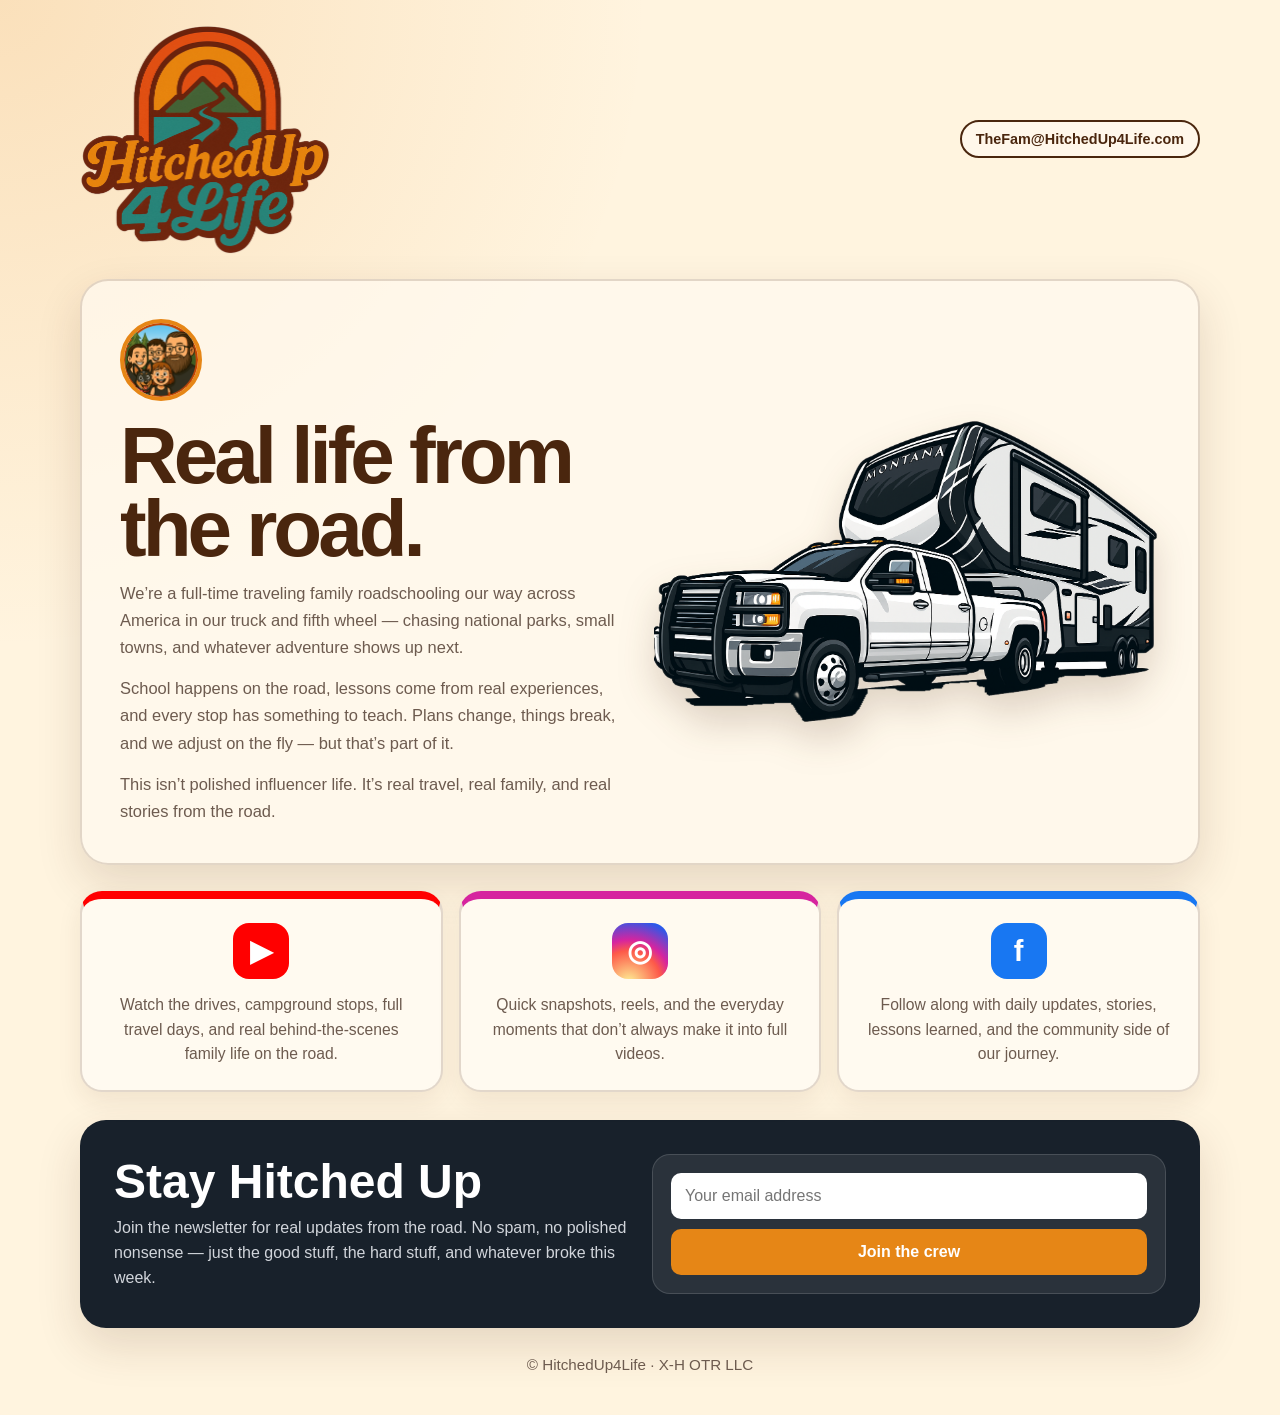
==== commit e43199ca: "Refactor CSS styles in index.html Refactor CSS styles for improved readability and structure." ====
--- a/index.html
+++ b/index.html
@@ -11,7 +11,6 @@
       --cream: #fff4df;
       --paper: #fffaf0;
       --orange: #e68616;
-      --teal: #198f8a;
       --brown: #4a260e;
       --dark: #18212b;
       --muted: #6d5b4f;
@@ -19,7 +18,9 @@
       --shadow: 0 18px 45px rgba(74, 38, 14, 0.14);
     }
 
-    * { box-sizing: border-box; }
+    * {
+      box-sizing: border-box;
+    }
 
     body {
       margin: 0;
@@ -28,7 +29,10 @@
       color: var(--dark);
     }
 
-    a { color: inherit; text-decoration: none; }
+    a {
+      color: inherit;
+      text-decoration: none;
+    }
 
     .wrap {
       width: min(1120px, 92%);
@@ -44,7 +48,9 @@
       margin-bottom: 24px;
     }
 
-    .brand-logo { width: min(250px, 60vw); }
+    .brand-logo {
+      width: min(250px, 60vw);
+    }
 
     .email-pill {
       border: 2px solid var(--brown);
@@ -55,6 +61,7 @@
       font-size: 0.9rem;
       background: rgba(255,250,240,0.7);
       white-space: nowrap;
+      text-decoration: none;
     }
 
     .hero {
@@ -113,16 +120,27 @@
       text-align: center;
       box-shadow: 0 10px 24px rgba(74, 38, 14, 0.08);
       transition: transform 0.2s ease, box-shadow 0.2s ease;
+      text-decoration: none;
+      color: inherit;
+      display: block;
     }
 
     .link-card:hover {
       transform: translateY(-5px);
       box-shadow: 0 20px 42px rgba(74, 38, 14, 0.16);
-    }
-
-    .youtube { border-top: 8px solid #ff0000; }
-    .instagram { border-top: 8px solid #d6249f; }
-    .facebook { border-top: 8px solid #1877f2; }
+      text-decoration: none;
+    }
+
+    .link-card:visited,
+    .link-card:active,
+    .link-card:focus {
+      color: inherit;
+      text-decoration: none;
+    }
+
+    .youtube-card { border-top: 8px solid #ff0000; }
+    .instagram-card { border-top: 8px solid #d6249f; }
+    .facebook-card { border-top: 8px solid #1877f2; }
 
     .social-icon {
       width: 56px;
@@ -146,18 +164,20 @@
       font-size: 0.98rem;
       line-height: 1.55;
       margin: 0;
+      text-decoration: none;
     }
 
     .newsletter {
-      margin-top: 40px;
+      margin-top: 28px;
       background: var(--dark);
       color: white;
-      padding: 30px;
-      border-radius: 20px;
-      max-width: 700px;
-      margin-left: auto;
-      margin-right: auto;
-      text-align: center;
+      border-radius: 26px;
+      padding: clamp(24px, 4vw, 34px);
+      display: grid;
+      grid-template-columns: 1fr 1fr;
+      gap: 24px;
+      align-items: center;
+      box-shadow: var(--shadow);
     }
 
     .newsletter h2 {
@@ -179,30 +199,31 @@
       padding: 18px;
     }
 
-    input {
+    .form-box form {
+      margin: 0;
+    }
+
+    .form-box input {
       width: 100%;
-      max-width: 500px;
       padding: 14px;
-      margin: 12px auto 0;
       border-radius: 10px;
       border: none;
+      margin: 0 0 10px;
+      font-size: 1rem;
       display: block;
-      font-size: 1rem;
-    }
-
-    button {
+    }
+
+    .form-box button {
       width: 100%;
-      max-width: 500px;
       padding: 14px;
-      margin: 12px auto 0;
       border-radius: 10px;
       border: none;
       background: var(--orange);
       color: white;
-      font-weight: bold;
+      font-weight: 900;
+      font-size: 1rem;
       cursor: pointer;
       display: block;
-      font-size: 1rem;
     }
 
     footer {
@@ -213,10 +234,26 @@
     }
 
     @media (max-width: 820px) {
-      .topbar, .hero, .newsletter { grid-template-columns: 1fr; text-align: center; }
-      .topbar { flex-direction: column; }
-      .links-section { grid-template-columns: 1fr; }
-      .hero p { max-width: 650px; margin-left: auto; margin-right: auto; }
+      .topbar {
+        flex-direction: column;
+        text-align: center;
+      }
+
+      .hero,
+      .newsletter {
+        grid-template-columns: 1fr;
+        text-align: center;
+      }
+
+      .links-section {
+        grid-template-columns: 1fr;
+      }
+
+      .hero p {
+        max-width: 650px;
+        margin-left: auto;
+        margin-right: auto;
+      }
     }
   </style>
 </head>
@@ -235,21 +272,22 @@
         <p>School happens on the road, lessons come from real experiences, and every stop has something to teach. Plans change, things break, and we adjust on the fly — but that’s part of it.</p>
         <p>This isn’t polished influencer life. It’s real travel, real family, and real stories from the road.</p>
       </div>
+
       <img src="rig.png" class="rig-img" alt="HitchedUp4Life truck and fifth wheel">
     </section>
 
     <section class="links-section" aria-label="Follow HitchedUp4Life">
-      <a href="https://www.youtube.com/@HitchedUp4Life" class="link-card youtube" target="_blank" rel="noopener">
+      <a href="https://www.youtube.com/@HitchedUp4Life" class="link-card youtube-card" target="_blank" rel="noopener">
         <div class="social-icon youtube-icon">▶</div>
         <p>Watch the drives, campground stops, full travel days, and real behind-the-scenes family life on the road.</p>
       </a>
 
-      <a href="https://www.instagram.com/hitchedup4life/" class="link-card instagram" target="_blank" rel="noopener">
+      <a href="https://www.instagram.com/hitchedup4life/" class="link-card instagram-card" target="_blank" rel="noopener">
         <div class="social-icon instagram-icon">◎</div>
         <p>Quick snapshots, reels, and the everyday moments that don’t always make it into full videos.</p>
       </a>
 
-      <a href="https://www.facebook.com/people/HitchedUp4Life/61578180429478/" class="link-card facebook" target="_blank" rel="noopener">
+      <a href="https://www.facebook.com/people/HitchedUp4Life/61578180429478/" class="link-card facebook-card" target="_blank" rel="noopener">
         <div class="social-icon facebook-icon">f</div>
         <p>Follow along with daily updates, stories, lessons learned, and the community side of our journey.</p>
       </a>
@@ -260,6 +298,7 @@
         <h2>Stay Hitched Up</h2>
         <p>Join the newsletter for real updates from the road. No spam, no polished nonsense — just the good stuff, the hard stuff, and whatever broke this week.</p>
       </div>
+
       <div class="form-box">
         <form action="https://formspree.io/f/xpqbwrnk" method="POST">
           <input type="email" name="email" placeholder="Your email address" required>
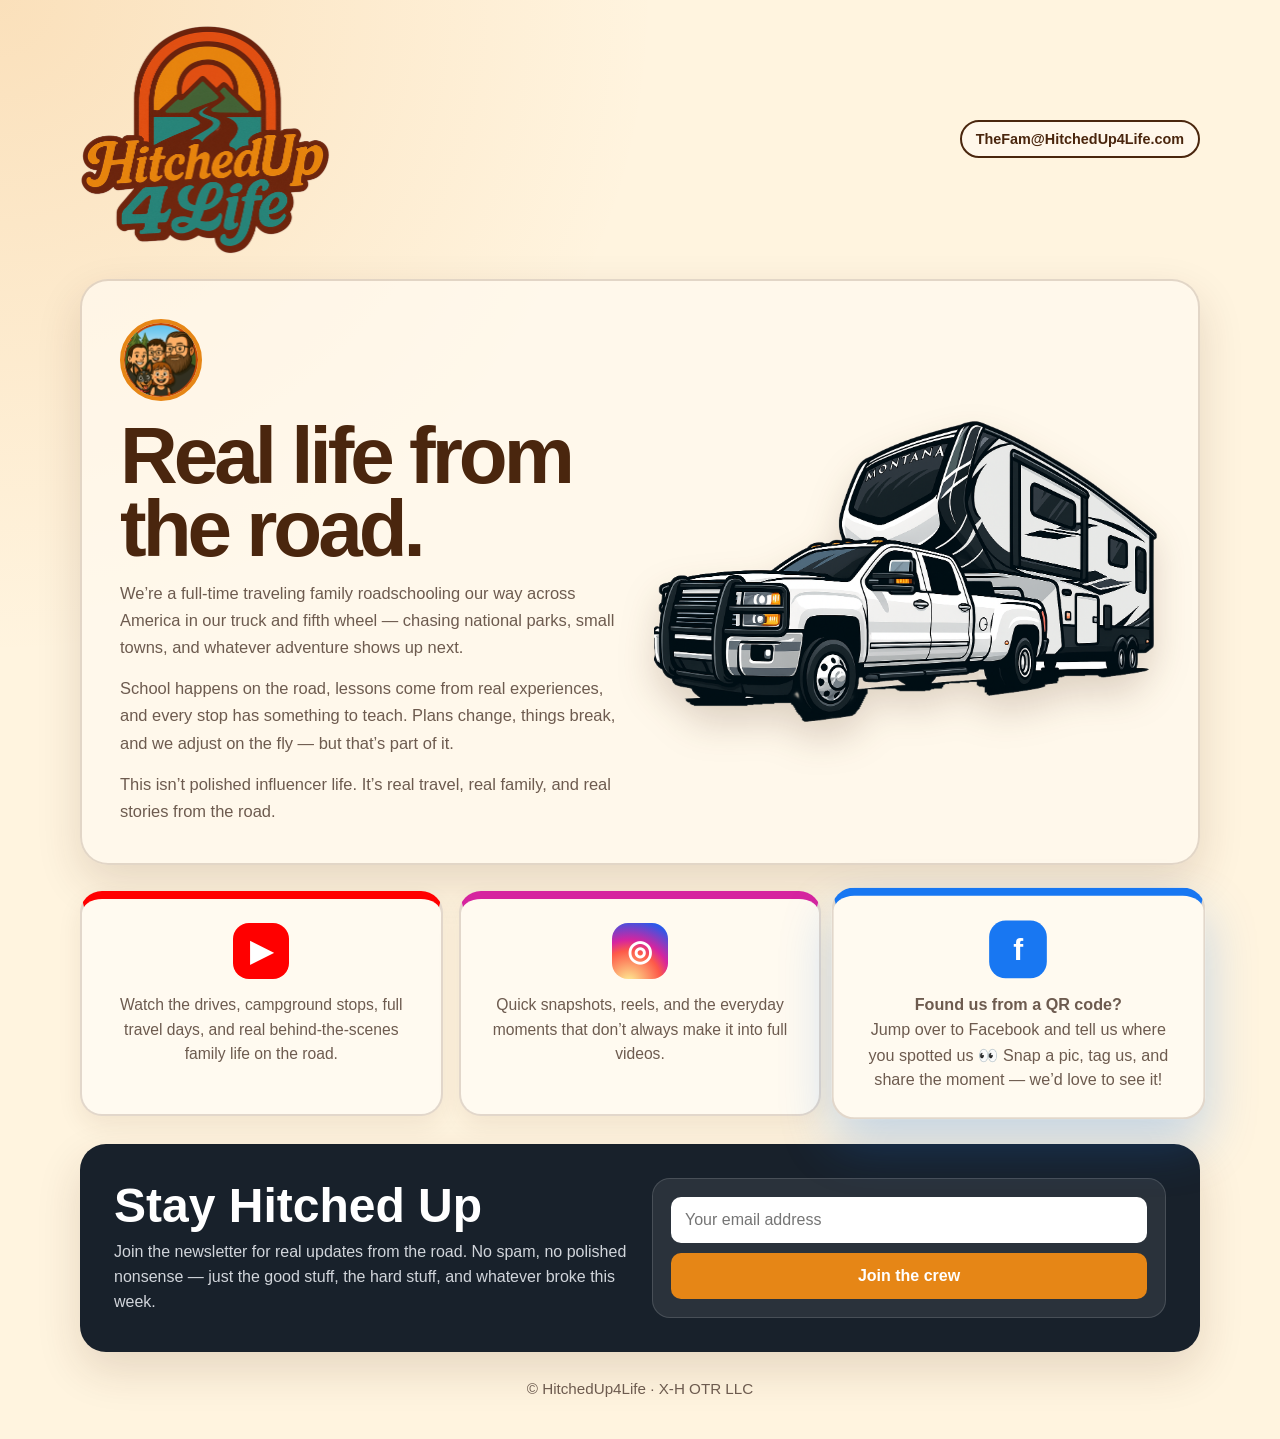
==== commit 3dce2d58: "Update index.html" ====
--- a/index.html
+++ b/index.html
@@ -140,7 +140,11 @@
 
     .youtube-card { border-top: 8px solid #ff0000; }
     .instagram-card { border-top: 8px solid #d6249f; }
-    .facebook-card { border-top: 8px solid #1877f2; }
+    .facebook-card {
+      border-top: 8px solid #1877f2;
+      transform: scale(1.03);
+      box-shadow: 0 24px 50px rgba(24,119,242,0.25);
+    }
 
     .social-icon {
       width: 56px;
@@ -289,7 +293,9 @@
 
       <a href="https://www.facebook.com/people/HitchedUp4Life/61578180429478/" class="link-card facebook-card" target="_blank" rel="noopener">
         <div class="social-icon facebook-icon">f</div>
-        <p>Follow along with daily updates, stories, lessons learned, and the community side of our journey.</p>
+        <p><strong>Found us from a QR code?</strong><br>
+        Jump over to Facebook and tell us where you spotted us 👀
+        Snap a pic, tag us, and share the moment — we’d love to see it!</p>
       </a>
     </section>
 
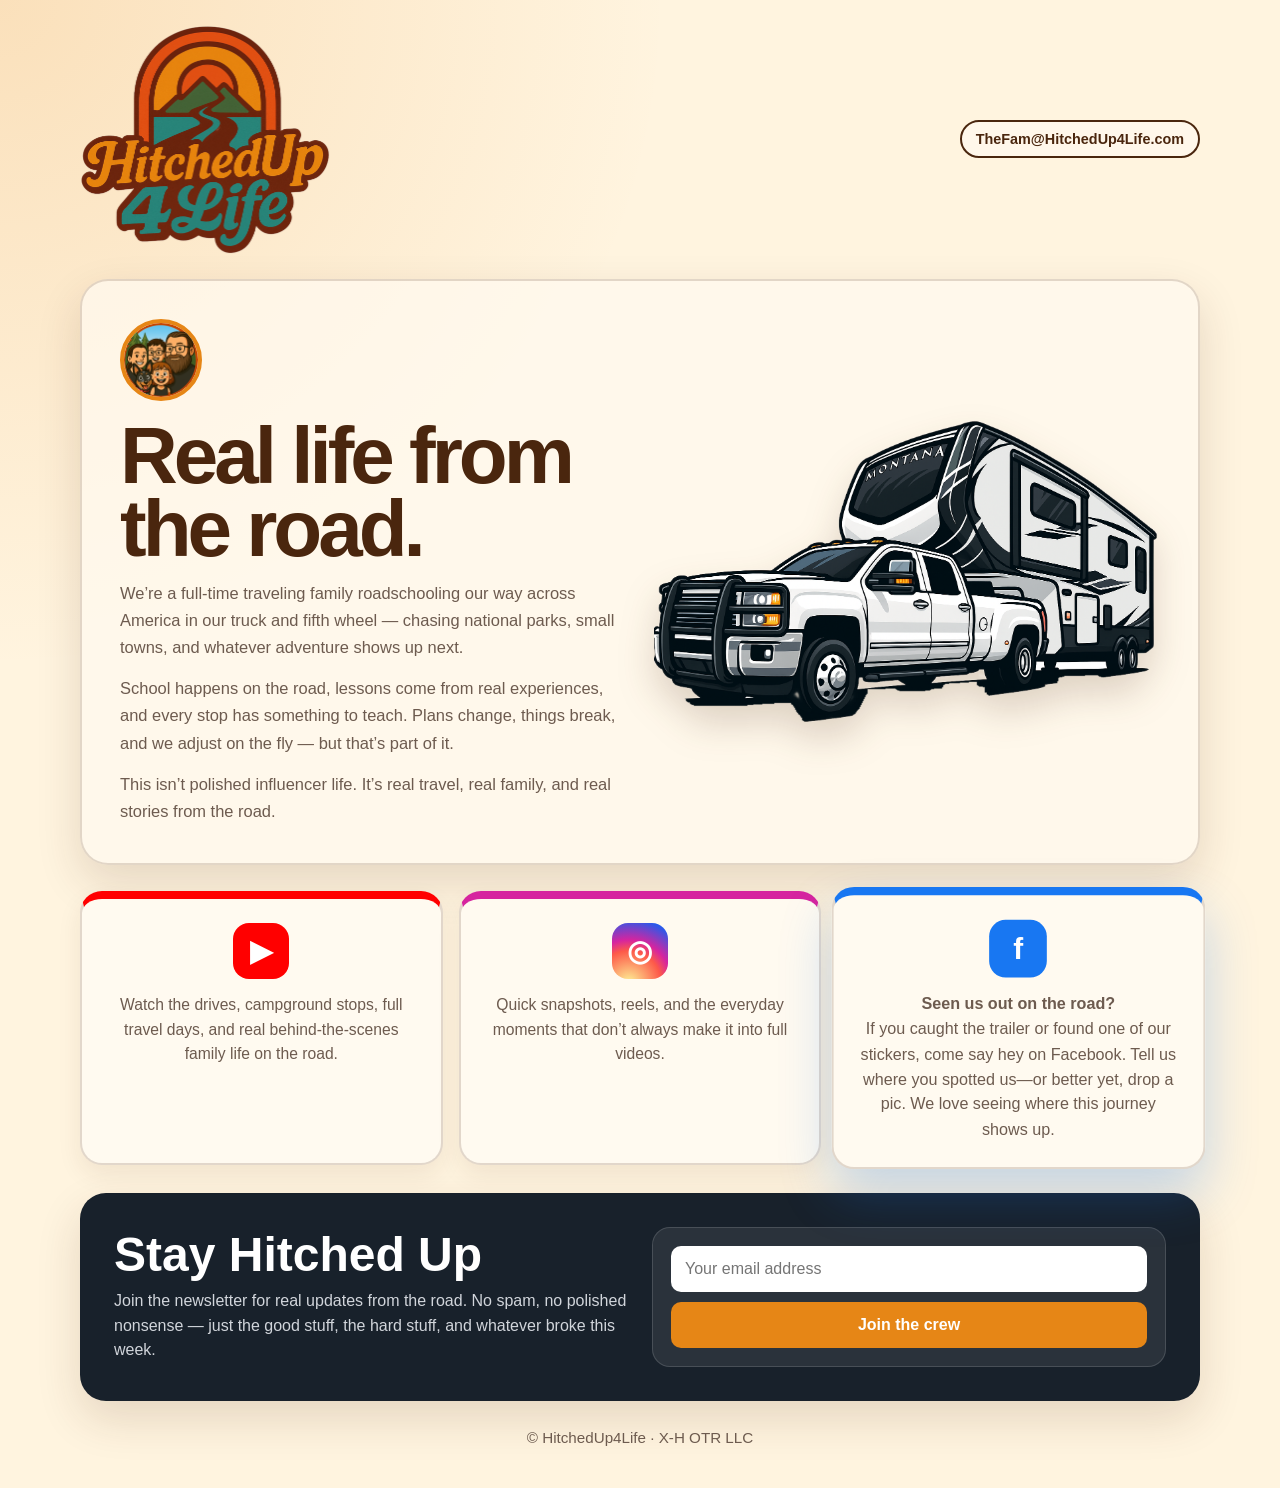
==== commit e03582e8: "Update Facebook link card text for clarity" ====
--- a/index.html
+++ b/index.html
@@ -293,9 +293,9 @@
 
       <a href="https://www.facebook.com/people/HitchedUp4Life/61578180429478/" class="link-card facebook-card" target="_blank" rel="noopener">
         <div class="social-icon facebook-icon">f</div>
-        <p><strong>Found us from a QR code?</strong><br>
-        Jump over to Facebook and tell us where you spotted us 👀
-        Snap a pic, tag us, and share the moment — we’d love to see it!</p>
+        <p><strong>Seen us out on the road?</strong><br>
+        If you caught the trailer or found one of our stickers, come say hey on Facebook.
+        Tell us where you spotted us—or better yet, drop a pic. We love seeing where this journey shows up.</p>
       </a>
     </section>
 
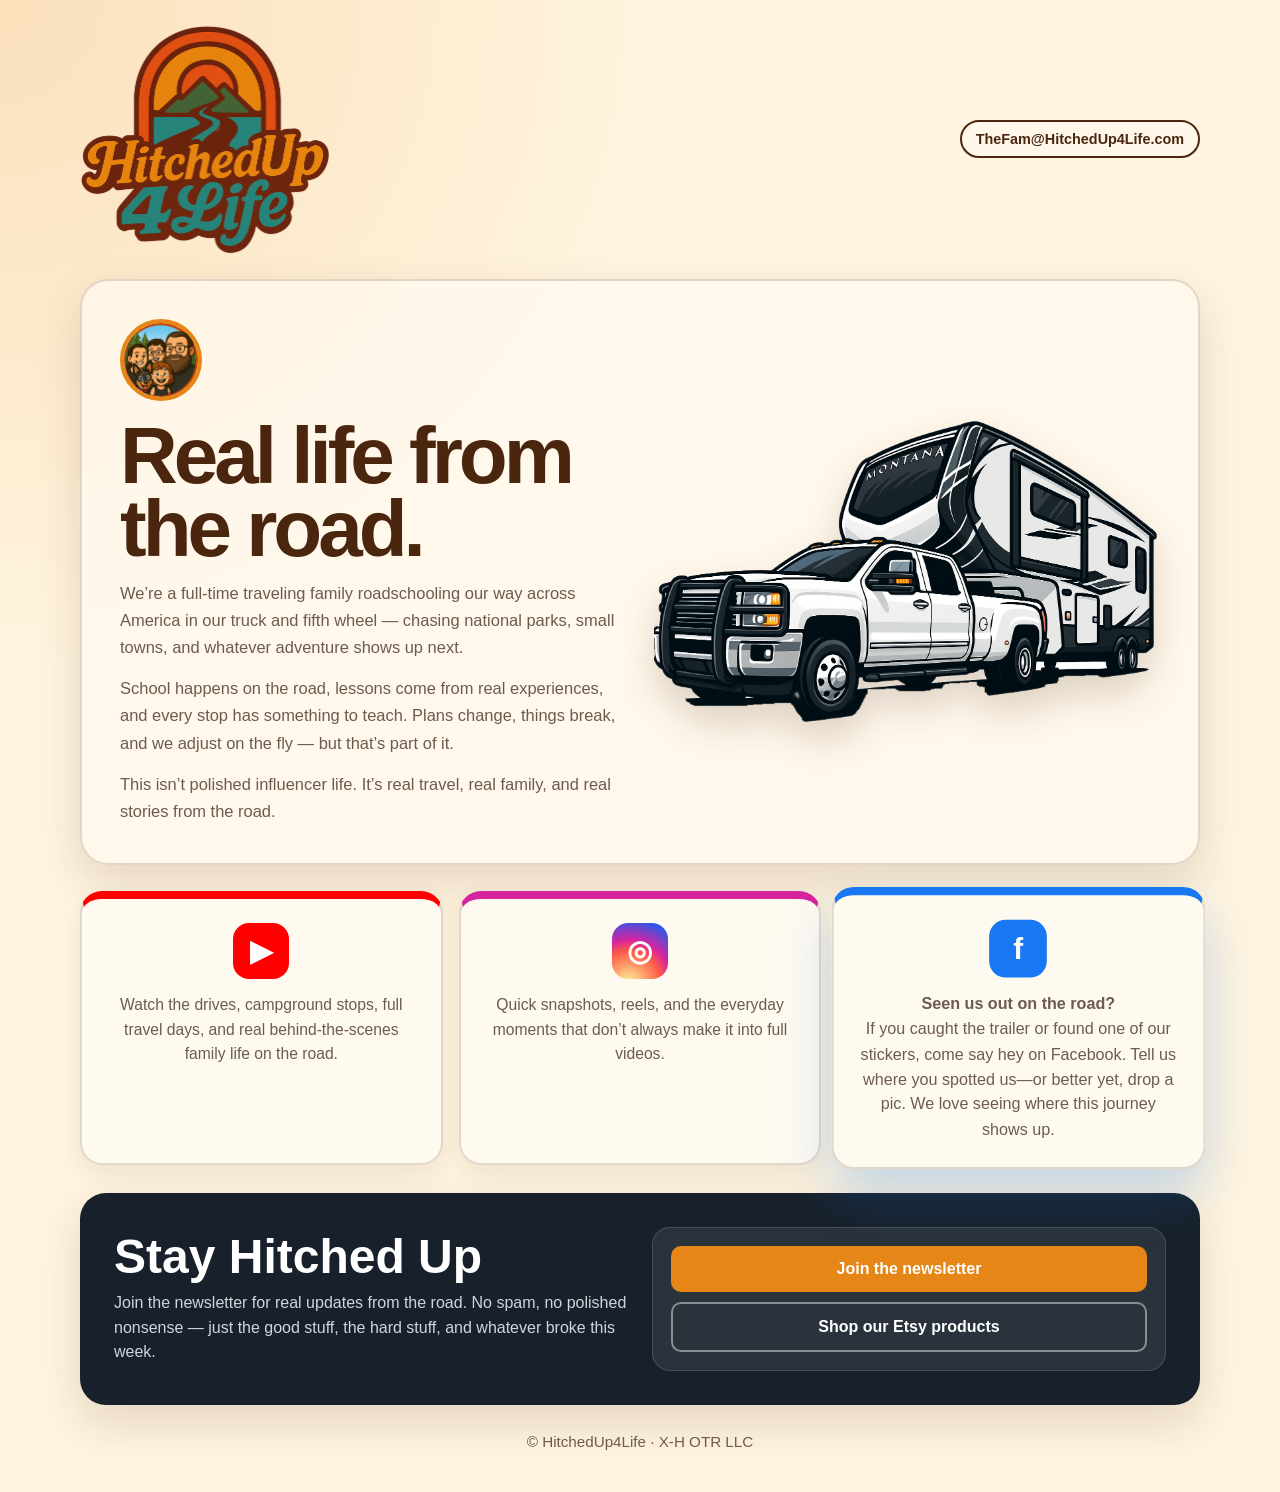
==== commit 026e113b: "Add files via upload" ====
--- a/index.html
+++ b/index.html
@@ -230,6 +230,29 @@
       display: block;
     }
 
+    .newsletter-link {
+      width: 100%;
+      padding: 14px;
+      border-radius: 10px;
+      border: none;
+      background: var(--orange);
+      color: white;
+      font-weight: 900;
+      font-size: 1rem;
+      cursor: pointer;
+      display: block;
+      text-align: center;
+      text-decoration: none;
+      margin-bottom: 10px;
+    }
+
+    .newsletter-link.secondary {
+      background: transparent;
+      color: white;
+      border: 2px solid rgba(255,255,255,0.45);
+      margin-bottom: 0;
+    }
+
     footer {
       text-align: center;
       margin-top: 28px;
@@ -306,12 +329,8 @@
       </div>
 
       <div class="form-box">
-        <form action="https://formspree.io/f/xpqbwrnk" method="POST">
-          <input type="email" name="email" placeholder="Your email address" required>
-          <input type="hidden" name="_subject" value="New HitchedUp4Life newsletter signup">
-          <input type="hidden" name="message" value="Newsletter signup from HitchedUp4Life.com">
-          <button type="submit">Join the crew</button>
-        </form>
+        <a class="newsletter-link" href="newsletter.html">Join the newsletter</a>
+        <a class="newsletter-link secondary" href="gear.html">Shop our Etsy products</a>
       </div>
     </section>
 
